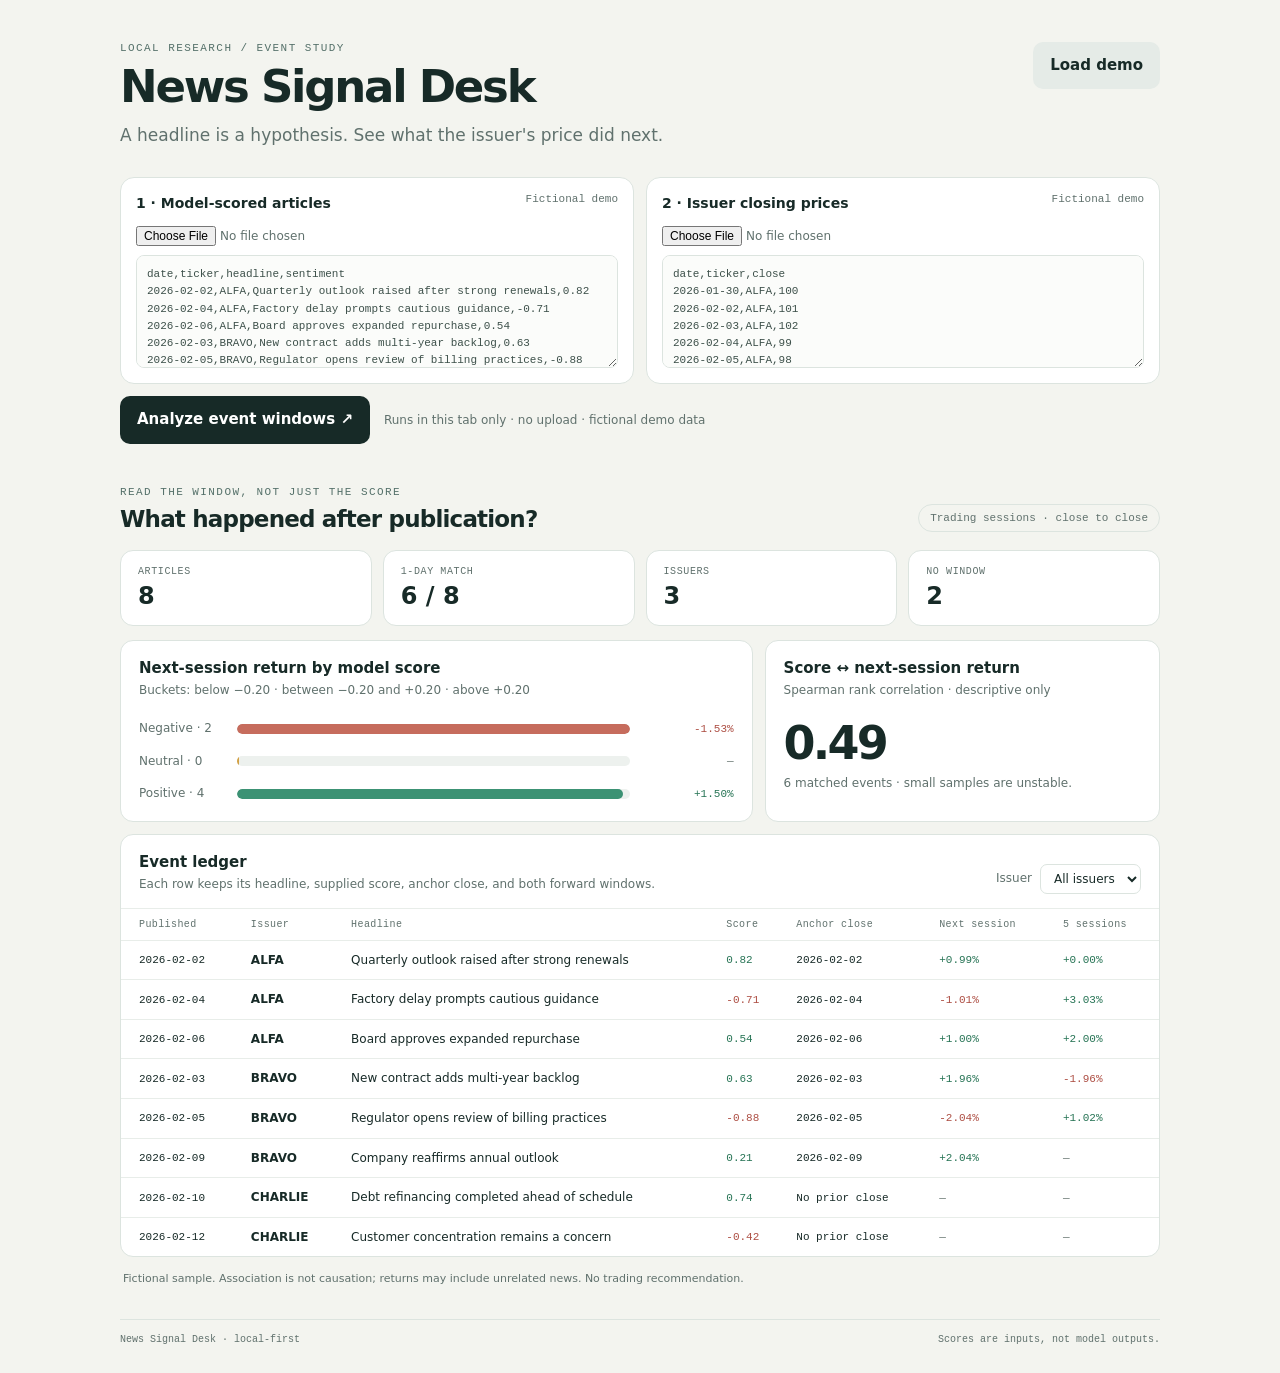
==== projects/007-news-signal-desk/index.html @ 8210cf7a "feat(project-007): build News Signal Desk" ====
<!doctype html>
<html lang="en">
<head>
  <meta charset="utf-8"><meta name="viewport" content="width=device-width, initial-scale=1">
  <meta name="theme-color" content="#f3f4ef"><title>News Signal Desk</title><link rel="stylesheet" href="style.css">
</head>
<body>
  <main class="shell">
    <header class="masthead"><div><p class="eyebrow">LOCAL RESEARCH / EVENT STUDY</p><h1>News Signal Desk</h1><p class="dek">A headline is a hypothesis. See what the issuer's price did next.</p></div><button id="demo" class="quiet-button">Load demo</button></header>
    <section class="inputs" aria-label="Import research data">
      <label class="file-card"><span class="file-top"><strong>1 · Model-scored articles</strong><span id="article-name">Paste CSV or choose file</span></span><input id="article-file" type="file" accept=".csv,text/csv" aria-label="Choose article sentiment CSV"><textarea id="articles" spellcheck="false" aria-label="Article CSV"></textarea></label>
      <label class="file-card"><span class="file-top"><strong>2 · Issuer closing prices</strong><span id="price-name">Paste CSV or choose file</span></span><input id="price-file" type="file" accept=".csv,text/csv" aria-label="Choose price history CSV"><textarea id="prices" spellcheck="false" aria-label="Closing prices CSV"></textarea></label>
      <div class="actions"><button id="analyze" class="primary-button">Analyze event windows <span aria-hidden="true">↗</span></button><p>Runs in this tab only · no upload · fictional demo data</p></div>
    </section>
    <p id="error" class="error" role="alert" hidden></p>
    <section id="report" aria-live="polite" hidden>
      <div class="section-heading"><div><p class="eyebrow">READ THE WINDOW, NOT JUST THE SCORE</p><h2>What happened after publication?</h2></div><span class="method-tag">Trading sessions · close to close</span></div>
      <div id="summary" class="summary-cards"></div>
      <div class="analysis-grid"><section class="panel"><h3>Next-session return by model score</h3><p class="caption">Buckets: below −0.20 · between −0.20 and +0.20 · above +0.20</p><div id="buckets" class="bucket-list"></div></section><section class="panel correlation"><h3>Score ↔ next-session return</h3><p class="caption">Spearman rank correlation · descriptive only</p><div id="correlation" class="correlation-value"></div><p id="corr-note" class="caption"></p></section></div>
      <section class="panel events"><div class="table-heading"><div><h3>Event ledger</h3><p class="caption">Each row keeps its headline, supplied score, anchor close, and both forward windows.</p></div><label class="filter">Issuer <select id="ticker-filter" aria-label="Filter events by issuer"><option value="*">All issuers</option></select></label></div><div class="table-scroll"><table><thead><tr><th>Published</th><th>Issuer</th><th>Headline</th><th>Score</th><th>Anchor close</th><th>Next session</th><th>5 sessions</th></tr></thead><tbody id="event-rows"></tbody></table></div></section>
      <p class="disclaimer">Fictional sample. Association is not causation; returns may include unrelated news. No trading recommendation.</p>
    </section>
    <footer><span>News Signal Desk <span aria-hidden="true">·</span> local-first</span><span>Scores are inputs, not model outputs.</span></footer>
  </main>
  <script type="module" src="app.mjs"></script>
</body>
</html>
---- projects/007-news-signal-desk/style.css ----
:root{color-scheme:light;--ink:#172a27;--muted:#60716d;--line:#dce4df;--paper:#f3f4ef;--surface:#fff;--green:#3c9274;--red:#c66c5d;--amber:#d3a145;--mono:ui-monospace,SFMono-Regular,Menlo,monospace;--sans:system-ui,-apple-system,BlinkMacSystemFont,"Segoe UI",sans-serif;--display:system-ui,-apple-system,BlinkMacSystemFont,"Segoe UI",sans-serif}*{box-sizing:border-box}body{margin:0;background:var(--paper);color:var(--ink);font:15px/1.55 var(--sans)}button,textarea,select{font:inherit}.shell{max-width:1120px;margin:auto;padding:36px 40px 26px}.masthead,.section-heading,.file-top,.table-heading,footer{display:flex;align-items:center;justify-content:space-between;gap:20px}.masthead{align-items:flex-start;margin:6px 0 28px}.eyebrow{margin:0 0 8px;font:500 11px var(--mono);letter-spacing:.13em;color:#547069}.masthead h1{margin:0;font:800 clamp(32px,4vw,45px)/1.12 var(--display);letter-spacing:-.05em}.dek{margin:10px 0 0;color:var(--muted);font-size:17px}.quiet-button,.primary-button{border:0;border-radius:10px;padding:12px 17px;cursor:pointer;font-weight:700}.quiet-button{background:#e5ebe7;color:var(--ink)}.primary-button{background:var(--ink);color:white}.primary-button:hover{background:#294b43}.inputs{display:grid;grid-template-columns:1fr 1fr;gap:12px}.file-card{display:block;border:1px solid var(--line);background:var(--surface);border-radius:14px;padding:15px}.file-top{align-items:flex-start;flex-wrap:wrap;gap:4px 14px;margin-bottom:10px}.file-top strong{font-size:14px}.file-top span{font:11px var(--mono);color:var(--muted)}input[type=file]{max-width:100%;font:12px var(--sans);color:var(--muted);margin:0 0 9px}textarea{display:block;width:100%;height:113px;resize:vertical;border:1px solid var(--line);border-radius:8px;padding:10px;background:#fbfcfa;color:#3d504a;font:11px/1.55 var(--mono)}textarea:focus-visible,button:focus-visible,select:focus-visible,input:focus-visible{outline:3px solid #91c7b2;outline-offset:2px}.actions{grid-column:1/-1;display:flex;align-items:center;gap:14px}.actions p,.caption{margin:0;color:var(--muted);font-size:12px}.error{padding:12px 14px;border-radius:8px;background:#fff0ed;color:#8f3528}#report{margin-top:42px}.section-heading{align-items:flex-end;margin-bottom:18px}.section-heading h2{margin:0;font:700 23px var(--display);letter-spacing:-.035em}.method-tag{border:1px solid var(--line);border-radius:999px;padding:7px 11px;color:var(--muted);font:11px var(--mono)}.summary-cards{display:grid;grid-template-columns:repeat(4,1fr);gap:11px;margin-bottom:14px}.metric,.panel{border:1px solid var(--line);background:var(--surface);border-radius:13px}.metric{padding:15px 17px}.metric span{display:block;color:var(--muted);font:10px var(--mono);letter-spacing:.06em}.metric strong{display:block;margin-top:5px;font:700 24px var(--display)}.analysis-grid{display:grid;grid-template-columns:1.6fr 1fr;gap:12px;margin-bottom:12px}.panel{padding:18px}.panel h3{margin:0;font:700 15px var(--display)}.panel .caption{margin-top:4px}.bucket-list{margin-top:20px;display:grid;gap:14px}.bucket{display:grid;grid-template-columns:88px minmax(50px,1fr) 94px;align-items:center;gap:10px;font-size:12px}.bucket-name{color:var(--muted)}.track{height:10px;border-radius:9px;background:#edf1ee;overflow:hidden}.fill{height:100%;border-radius:9px;min-width:2px}.bucket-value{text-align:right;font:11px var(--mono)}.correlation-value{font:700 46px var(--display);letter-spacing:-.06em;margin-top:17px}.correlation-value.missing{font:500 19px var(--sans);letter-spacing:0;color:var(--muted)}.events{padding:18px 0 0}.table-heading{padding:0 18px 14px;align-items:flex-end}.filter{display:flex;align-items:center;gap:8px;color:var(--muted);font-size:12px}.filter select{padding:6px 9px;border:1px solid var(--line);border-radius:7px;background:white;color:var(--ink)}.table-scroll{overflow-x:auto}table{border-collapse:collapse;width:100%;font-size:12px}th,td{padding:10px 12px;border-top:1px solid #e8ede9;text-align:left;white-space:nowrap}th{font:10px var(--mono);letter-spacing:.04em;color:var(--muted)}th:first-child,td:first-child{padding-left:18px}td.headline{max-width:340px;white-space:normal;min-width:230px}td.mono{font:11px var(--mono)}.positive{color:#277455}.negative{color:#ad4e43}.neutral{color:#687772}.disclaimer{margin:13px 3px 32px;color:var(--muted);font-size:11px}footer{border-top:1px solid var(--line);padding-top:14px;color:var(--muted);font:10px var(--mono)}@media(max-width:720px){.shell{padding:24px 18px}.inputs,.analysis-grid{grid-template-columns:1fr}.actions{grid-column:auto;align-items:flex-start;flex-direction:column;gap:7px}.summary-cards{grid-template-columns:repeat(2,1fr)}.section-heading,.table-heading{align-items:flex-start;flex-direction:column}.method-tag{align-self:flex-start}.bucket{grid-template-columns:76px 1fr 84px}}@media(prefers-reduced-motion:reduce){*{scroll-behavior:auto!important}}
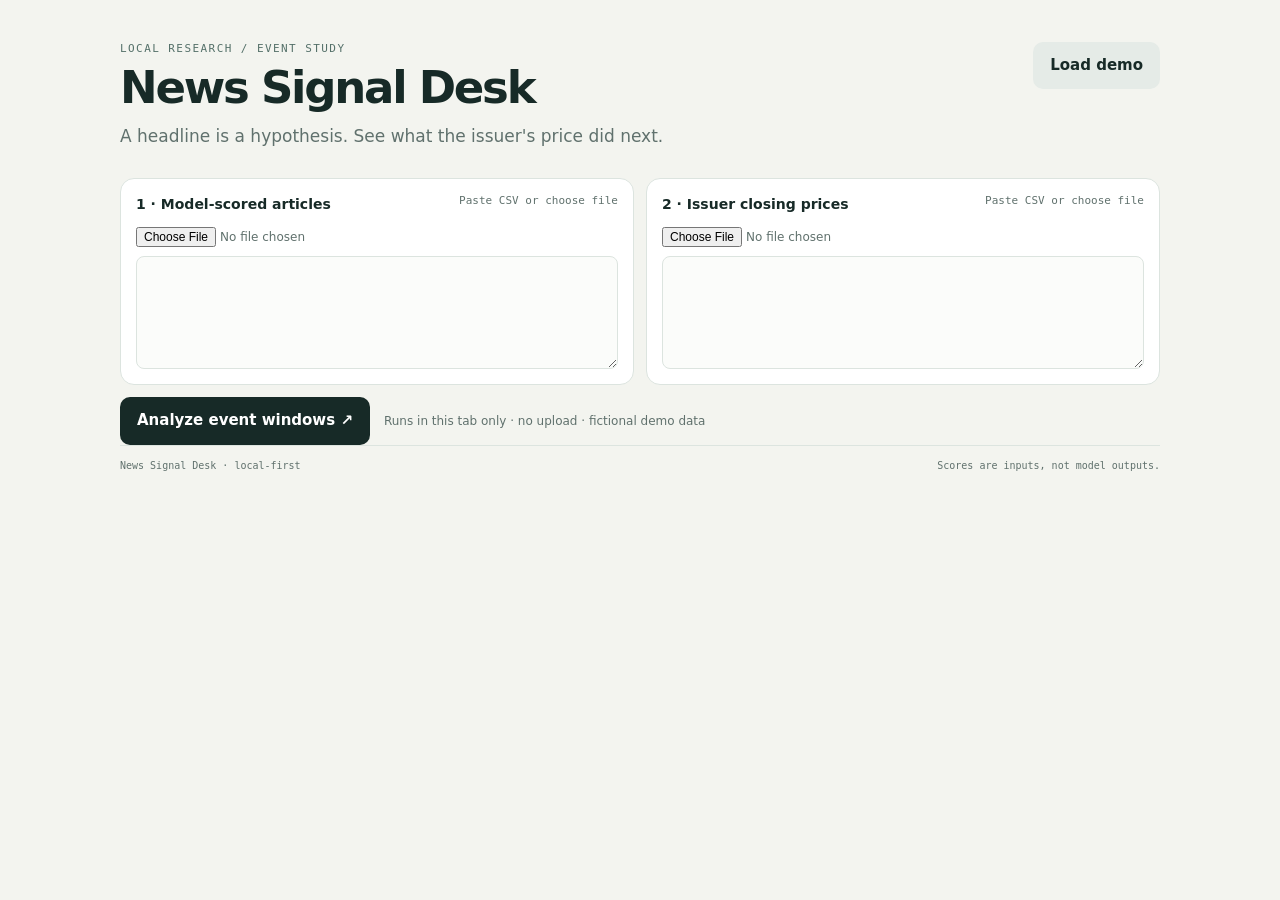
==== commit 33771c17: "fix(projects-007-009): support standalone offline pages" ====
--- a/projects/007-news-signal-desk/index.html
+++ b/projects/007-news-signal-desk/index.html
@@ -22,6 +22,6 @@
     </section>
     <footer><span>News Signal Desk <span aria-hidden="true">·</span> local-first</span><span>Scores are inputs, not model outputs.</span></footer>
   </main>
-  <script type="module" src="app.mjs"></script>
+  <script defer type="text/javascript" src="news_signal.mjs"></script><script defer type="text/javascript" src="app.mjs"></script>
 </body>
 </html>
